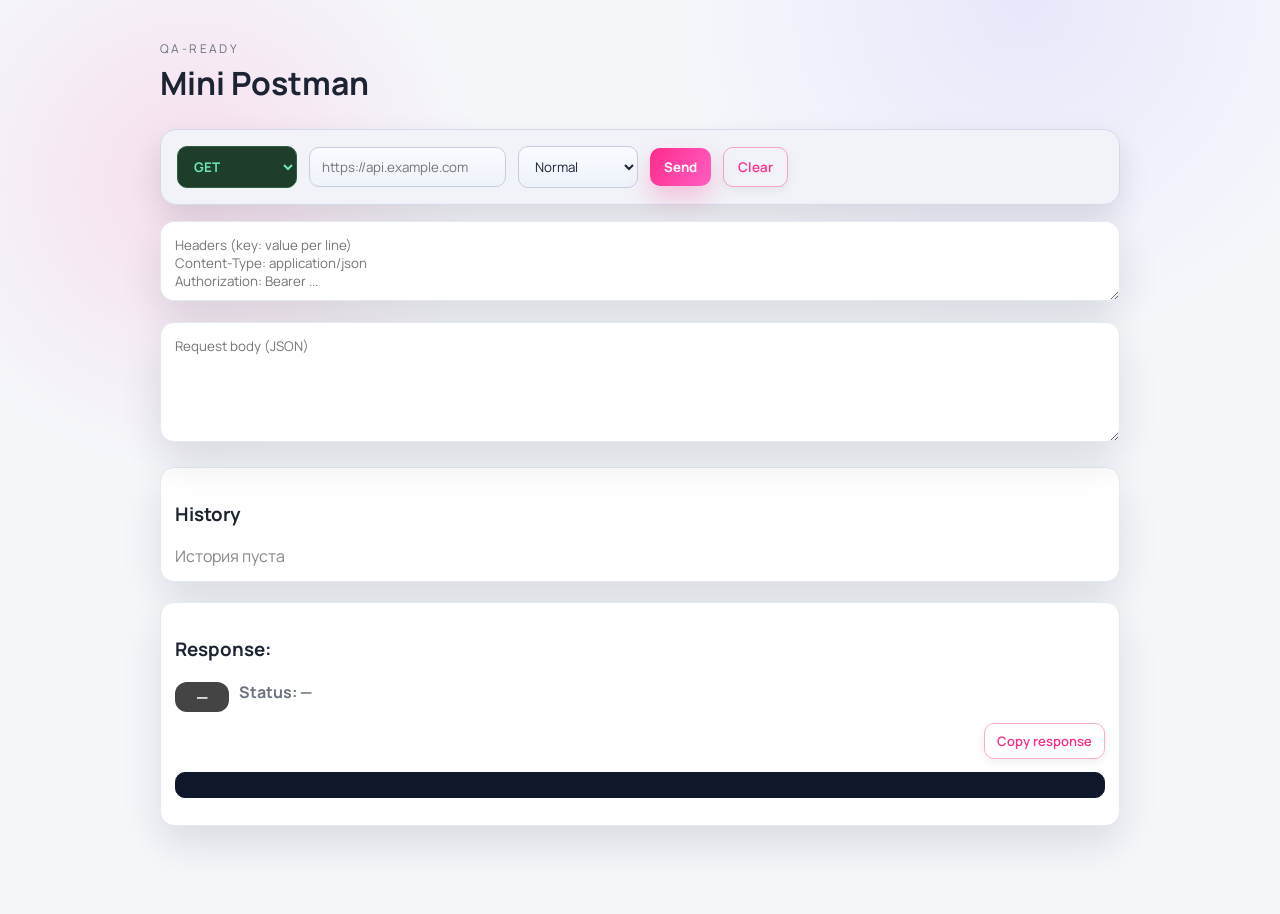
==== index.html @ 7c7f663a "init mini postman" ====
<!DOCTYPE html>
<html lang="en">
<head>
    <meta charset="UTF-8">
    <title>Mini Postman</title>
    <link rel="icon" href="data:image/svg+xml,%3Csvg xmlns='http://www.w3.org/2000/svg' viewBox='0 0 64 64'%3E%3Crect width='64' height='64' rx='14' fill='%231b2234'/%3E%3Cpath d='M18 34l11 11L46 19' stroke='%23ffda79' stroke-width='6' stroke-linecap='round' stroke-linejoin='round' fill='none'/%3E%3C/svg%3E">
    <link rel="stylesheet" href="style.css">
</head>
<body>

<div class="container">
    <header class="topbar">
        <div>
            <p class="eyebrow">QA-ready</p>
            <h1>Mini Postman</h1>
        </div>
    </header>

    <div class="request-box">
        <select id="method">
            <option>GET</option>
            <option>POST</option>
            <option>PUT</option>
            <option>PATCH</option>
            <option>DELETE</option>
            <option>HEAD</option>
            <option>OPTIONS</option>
        </select>

        <input type="text" id="url" placeholder="https://api.example.com">

        <select id="mode">
            <option value="normal">Normal</option>
            <option value="slow3g">Slow 3G</option>
            <option value="offline">Offline</option>
        </select>

        <button class="primary" onclick="sendRequest()">Send</button>
        <button class="ghost" onclick="clearAll()">Clear</button>
    </div>

    <textarea id="headers" class="headers-area" placeholder="Headers (key: value per line)&#10;Content-Type: application/json&#10;Authorization: Bearer ..."></textarea>

    <textarea id="body" class="body-area" placeholder="Request body (JSON)"></textarea>

    <div class="history">
        <h3>History</h3>
        <div id="historyList" class="history-list"></div>
    </div>

    <div class="response">
        <h3>Response:</h3>
        <div class="status-row">
            <span id="statusBadge" class="status-badge">—</span>
            <span id="statusLine" class="status">Status: —</span>
        </div>
        <div id="requestInfo" class="request-info"></div>
        <div id="analysis" class="analysis"></div>
        <div class="actions-row">
            <button id="copyBtn" class="ghost small" onclick="copyResponse()">Copy response</button>
        </div>
        <pre id="responseOutput"></pre>
    </div>
</div>

<script src="script.js"></script>
</body>
</html>
---- style.css ----
@import url('https://fonts.googleapis.com/css2?family=Manrope:wght@500;600;700&display=swap');

:root {
    --bg: #f5f7fb;
    --panel: #ffffff;
    --panel-soft: #f1f3f8;
    --muted: #6b7280;
    --accent: #ff2b8a;
    --accent-2: #ff5ec4;
    --border: #e4e8f0;
    --text: #1c2333;
    --good: #16a34a;
    --warn: #f59e0b;
    --bad: #ef4444;
    --shadow: 0 18px 40px rgba(17, 24, 39, 0.12);
}

* { box-sizing: border-box; }

body {
    font-family: 'Manrope', system-ui, -apple-system, BlinkMacSystemFont, 'Segoe UI', sans-serif;
    background: radial-gradient(circle at 15% 20%, rgba(255,46,138,0.12), transparent 22%),
                radial-gradient(circle at 80% 0%, rgba(123,97,255,0.10), transparent 25%),
                var(--bg);
    color: var(--text);
    margin: 0;
    padding: 0 16px 48px;
}

.container {
    max-width: 960px;
    margin: 40px auto;
}

.topbar {
    display: flex;
    justify-content: space-between;
    align-items: center;
    margin-bottom: 24px;
}

.eyebrow {
    letter-spacing: 0.2em;
    text-transform: uppercase;
    color: var(--muted);
    font-size: 12px;
    margin: 0 0 4px 0;
}

h1 {
    margin: 0;
    font-size: 32px;
}

.request-box {
    display: flex;
    gap: 12px;
    align-items: center;
    background: var(--panel-soft);
    padding: 16px;
    border: 1px solid #d3daea;
    border-radius: 16px;
    box-shadow: 0 14px 30px rgba(17,24,39,0.12);
}

input, select, button, textarea {
    font-family: inherit;
}

input, select {
    padding: 10px 12px;
    border-radius: 10px;
    border: 1px solid #c5cee0;
    background: linear-gradient(180deg, #f9fbff, #eef2fa);
    color: var(--text);
    min-width: 120px;
}

#method {
    font-weight: 700;
    text-transform: uppercase;
}

#method.method-GET { background: #1f3d2b; color: #6ee7b7; border-color: #2f5d42; }
#method.method-POST { background: #33263a; color: #f9a8d4; border-color: #4d3957; }
#method.method-PUT { background: #1f3242; color: #a5e7ff; border-color: #30506a; }
#method.method-PATCH { background: #3b2c1d; color: #f6d7a4; border-color: #5a3f29; }
#method.method-DELETE { background: #3f2323; color: #fca5a5; border-color: #5c2f2f; }
#method.method-HEAD { background: #2c3036; color: #d1d5db; border-color: #3c424b; }
#method.method-OPTIONS { background: #3c2433; color: #fbcfe8; border-color: #5a344c; }

input[type=\"text\"] { flex: 1; }

button {
    padding: 10px 14px;
    border-radius: 10px;
    border: 1px solid var(--border);
    background: linear-gradient(180deg, #ffffff, #f7f9fc);
    color: var(--text);
    cursor: pointer;
    transition: all 0.15s ease;
    box-shadow: 0 4px 10px rgba(17,24,39,0.06);
}

button:hover { transform: translateY(-1px); box-shadow: 0 8px 18px rgba(17,24,39,0.12); }

button.primary {
    background: linear-gradient(120deg, var(--accent), var(--accent-2));
    color: #fff;
    border: none;
    font-weight: 700;
    box-shadow: 0 12px 24px rgba(255,43,138,0.25);
}

button.ghost {
    background: transparent;
    border: 1px solid rgba(255,43,138,0.4);
    color: var(--accent);
    font-weight: 600;
}

button.small {
    padding: 8px 12px;
    font-size: 13px;
}

button.ghost:hover {
    background: rgba(255,43,138,0.08);
    box-shadow: 0 6px 14px rgba(255,43,138,0.18);
}

button:focus-visible {
    outline: 2px solid rgba(255,43,138,0.3);
    outline-offset: 2px;
}

textarea {
    width: 100%;
    min-height: 80px;
    margin-top: 16px;
    background: var(--panel);
    color: var(--text);
    border-radius: 14px;
    border: 1px solid var(--border);
    padding: 14px;
    box-shadow: var(--shadow);
}

.headers-area {
    height: 80px;
}

.body-area {
    height: 120px;
}

.response {
    margin-top: 20px;
    background: var(--panel);
    padding: 14px;
    border-radius: 14px;
    border: 1px solid var(--border);
    box-shadow: var(--shadow);
}

.history {
    margin-top: 20px;
    background: var(--panel);
    padding: 14px;
    border-radius: 14px;
    border: 1px solid var(--border);
    box-shadow: var(--shadow);
}

.history-list {
    display: flex;
    flex-direction: column;
    gap: 8px;
    max-height: 200px;
    overflow-y: auto;
}

.history-item {
    display: flex;
    justify-content: space-between;
    align-items: center;
    gap: 10px;
    padding: 10px 12px;
    background: #f7f9ff;
    border-radius: 10px;
    border: 1px solid #d5ddf0;
    cursor: pointer;
}

.history-item:hover {
    background: #edf2fd;
}

.history-item .meta {
    display: flex;
    gap: 10px;
    font-weight: bold;
}

.history-item .url {
    color: #9cdcfe;
    overflow: hidden;
    text-overflow: ellipsis;
    white-space: nowrap;
}

.tag {
    padding: 2px 6px;
    border-radius: 4px;
    font-size: 12px;
    background: #eef2ff;
    color: #312e81;
}

.tag.get { color: #16a34a; }
.tag.post { color: #d946ef; }

.status {
    margin: 0 0 10px 0;
    font-weight: bold;
    color: var(--muted);
}

.status.ok { color: var(--good); }
.status.warn { color: var(--warn); }
.status.error { color: var(--bad); }

.status-row {
    display: flex;
    align-items: center;
    gap: 10px;
    margin-bottom: 6px;
}

.status-badge {
    display: inline-block;
    min-width: 54px;
    padding: 4px 8px;
    border-radius: 12px;
    text-align: center;
    font-weight: 700;
    background: #444;
    color: #fff;
}

.status-badge.success { background: #16a34a; }
.status-badge.warn { background: #d97706; }
.status-badge.error { background: #b91c1c; }

pre {
    white-space: pre-wrap;
    word-break: break-word;
    background: #0f172a;
    color: #e2e8f0;
    padding: 12px;
    border-radius: 10px;
    border: 1px solid #111827;
    overflow-x: auto;
}

.token.string { color: #a3eea0; }
.token.number { color: #9cdcfe; }
.token.boolean { color: #dcdcaa; }
.token.null { color: #c586c0; }
.token.key { color: #ffcb6b; }

.request-info {
    margin-bottom: 8px;
    font-size: 14px;
    color: #bbb;
}

.analysis {
    margin: 6px 0 10px;
    font-size: 13px;
    color: #ffc76a;
}

.actions-row {
    display: flex;
    justify-content: flex-end;
    gap: 8px;
    margin-bottom: 8px;
}
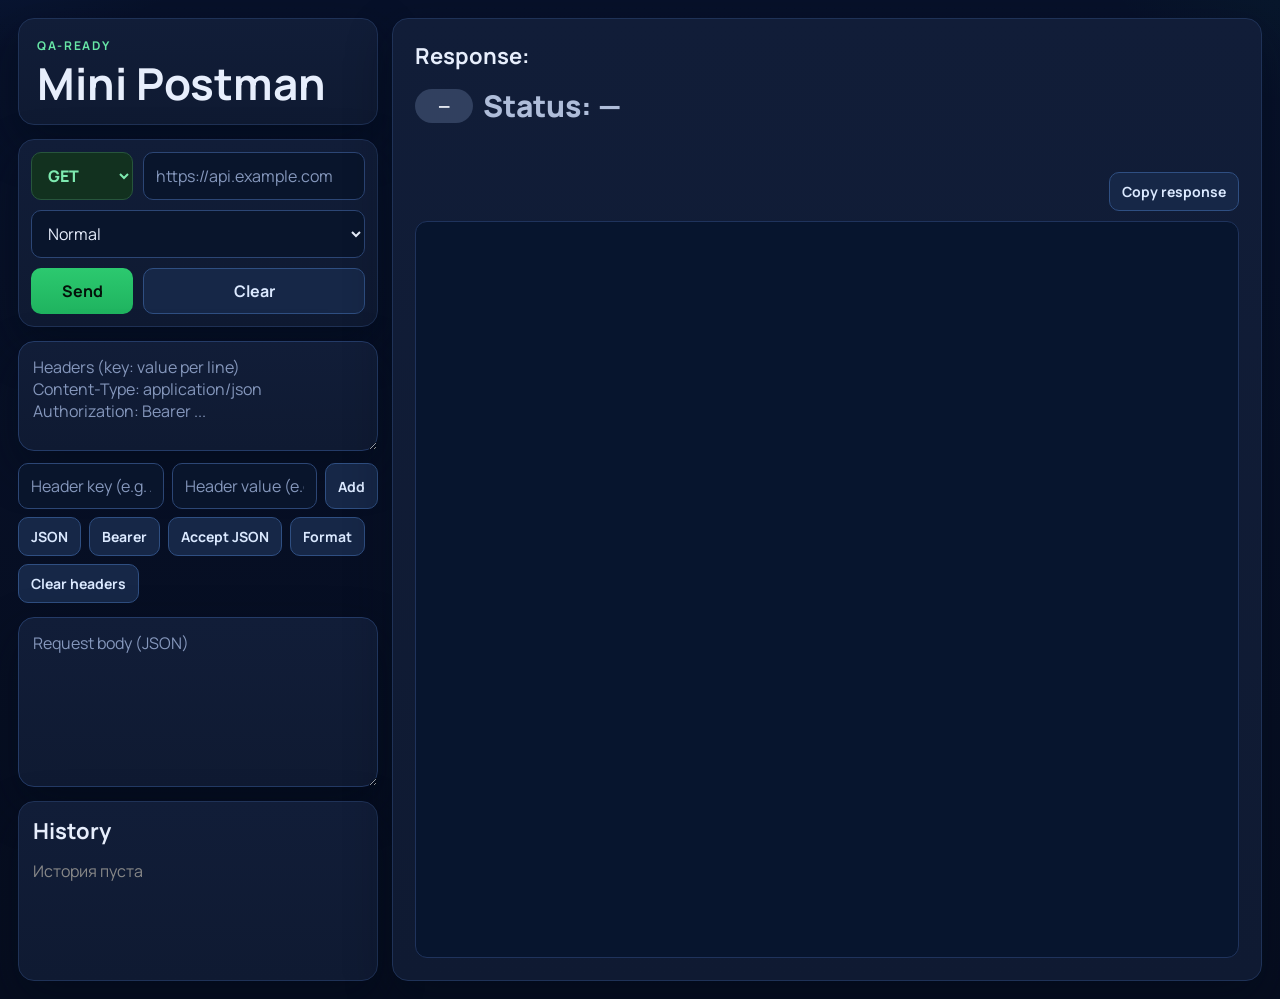
==== commit 2e506dfa: "update: изменения в проекте" ====
--- a/index.html
+++ b/index.html
@@ -40,6 +40,20 @@
     </div>
 
     <textarea id="headers" class="headers-area" placeholder="Headers (key: value per line)&#10;Content-Type: application/json&#10;Authorization: Bearer ..."></textarea>
+    <div class="headers-tools">
+        <div class="headers-row">
+            <input type="text" id="headerKey" placeholder="Header key (e.g. Authorization)">
+            <input type="text" id="headerValue" placeholder="Header value (e.g. Bearer TOKEN)">
+            <button class="ghost small" type="button" onclick="addHeaderFromInputs()">Add</button>
+        </div>
+        <div class="headers-actions">
+            <button class="ghost small" type="button" onclick="applyHeaderPreset('json')">JSON</button>
+            <button class="ghost small" type="button" onclick="applyHeaderPreset('auth')">Bearer</button>
+            <button class="ghost small" type="button" onclick="applyHeaderPreset('accept')">Accept JSON</button>
+            <button class="ghost small" type="button" onclick="formatHeadersEditor()">Format</button>
+            <button class="ghost small" type="button" onclick="clearHeadersEditor()">Clear headers</button>
+        </div>
+    </div>
 
     <textarea id="body" class="body-area" placeholder="Request body (JSON)"></textarea>
 
--- a/style.css
+++ b/style.css
@@ -1,289 +1,443 @@
-@import url('https://fonts.googleapis.com/css2?family=Manrope:wght@500;600;700&display=swap');
+@import url('https://fonts.googleapis.com/css2?family=Manrope:wght@500;600;700;800&display=swap');
 
 :root {
-    --bg: #f5f7fb;
-    --panel: #ffffff;
-    --panel-soft: #f1f3f8;
-    --muted: #6b7280;
-    --accent: #ff2b8a;
-    --accent-2: #ff5ec4;
-    --border: #e4e8f0;
-    --text: #1c2333;
-    --good: #16a34a;
-    --warn: #f59e0b;
-    --bad: #ef4444;
-    --shadow: 0 18px 40px rgba(17, 24, 39, 0.12);
-}
-
-* { box-sizing: border-box; }
-
+    --bg: #070f22;
+    --bg-soft: #0b1730;
+    --panel: #111d38;
+    --panel-2: #0f1a32;
+    --line: #1f3257;
+    --line-soft: #243b67;
+    --text: #e7eefc;
+    --muted: #98a8c8;
+    --accent: #2cc96f;
+    --accent-2: #1fb35f;
+    --warn: #e59f22;
+    --bad: #ef4d4d;
+    --ok: #2fcf74;
+    --glow: 0 18px 45px rgba(3, 10, 24, 0.45);
+}
+
+* {
+    box-sizing: border-box;
+}
+
+html,
 body {
-    font-family: 'Manrope', system-ui, -apple-system, BlinkMacSystemFont, 'Segoe UI', sans-serif;
-    background: radial-gradient(circle at 15% 20%, rgba(255,46,138,0.12), transparent 22%),
-                radial-gradient(circle at 80% 0%, rgba(123,97,255,0.10), transparent 25%),
-                var(--bg);
+    margin: 0;
+    padding: 0;
+    min-height: 100%;
+}
+
+body {
+    font-family: 'Manrope', system-ui, sans-serif;
     color: var(--text);
+    background:
+        radial-gradient(900px 500px at -10% -20%, rgba(61, 130, 255, 0.18), transparent 52%),
+        radial-gradient(800px 420px at 120% -10%, rgba(31, 179, 95, 0.12), transparent 58%),
+        linear-gradient(180deg, #07112a 0%, #060d1f 100%);
+    padding: 18px;
+}
+
+.container {
+    width: min(1500px, 100%);
+    min-height: calc(100vh - 36px);
+    margin: 0 auto;
+    display: grid;
+    grid-template-columns: 360px minmax(0, 1fr);
+    grid-template-areas:
+        "topbar response"
+        "request response"
+        "headers response"
+        "headersTools response"
+        "body response"
+        "history response";
+    grid-template-rows: auto auto auto auto auto 1fr;
+    gap: 14px;
+}
+
+.topbar {
+    grid-area: topbar;
+    background: linear-gradient(180deg, var(--panel), var(--panel-2));
+    border: 1px solid var(--line);
+    border-radius: 16px;
+    padding: 18px;
+    box-shadow: var(--glow);
+}
+
+.eyebrow {
+    margin: 0 0 6px;
+    font-size: 12px;
+    font-weight: 700;
+    letter-spacing: 0.14em;
+    text-transform: uppercase;
+    color: #67e6a6;
+}
+
+h1 {
     margin: 0;
-    padding: 0 16px 48px;
-}
-
-.container {
-    max-width: 960px;
-    margin: 40px auto;
-}
-
-.topbar {
+    font-size: 44px;
+    line-height: 1.05;
+}
+
+h3 {
+    margin: 0 0 14px;
+    font-size: 22px;
+}
+
+.request-box,
+.history,
+.response,
+.headers-area,
+.body-area {
+    background: linear-gradient(180deg, var(--panel), var(--panel-2));
+    border: 1px solid var(--line);
+    border-radius: 16px;
+    box-shadow: var(--glow);
+}
+
+.request-box {
+    grid-area: request;
+    display: grid;
+    grid-template-columns: 102px 1fr;
+    gap: 10px;
+    padding: 12px;
+}
+
+#mode {
+    grid-column: 1 / span 2;
+}
+
+.request-box .primary,
+.request-box .ghost {
+    grid-column: span 1;
+}
+
+#url {
+    min-width: 0;
+}
+
+#headers {
+    grid-area: headers;
+}
+
+#body {
+    grid-area: body;
+}
+
+#headers,
+#body {
+    width: 100%;
+    min-width: 0;
+    resize: vertical;
+}
+
+.headers-area,
+.body-area {
+    width: 100%;
+    color: var(--text);
+    font-family: inherit;
+    padding: 14px;
+    border: 1px solid var(--line-soft);
+    min-height: 110px;
+}
+
+.body-area {
+    min-height: 170px;
+}
+
+.history {
+    grid-area: history;
+    padding: 14px;
+    min-height: 180px;
+}
+
+.headers-tools {
+    grid-area: headersTools;
+    margin-top: -2px;
+    display: flex;
+    flex-direction: column;
+    gap: 8px;
+}
+
+.headers-row {
+    display: grid;
+    grid-template-columns: 1fr 1fr auto;
+    gap: 8px;
+}
+
+.headers-actions {
+    display: flex;
+    flex-wrap: wrap;
+    gap: 8px;
+}
+
+.history-list {
+    display: flex;
+    flex-direction: column;
+    gap: 8px;
+    max-height: 310px;
+    overflow-y: auto;
+    padding-right: 4px;
+}
+
+.history-item {
     display: flex;
     justify-content: space-between;
     align-items: center;
-    margin-bottom: 24px;
-}
-
-.eyebrow {
-    letter-spacing: 0.2em;
-    text-transform: uppercase;
-    color: var(--muted);
-    font-size: 12px;
-    margin: 0 0 4px 0;
-}
-
-h1 {
-    margin: 0;
-    font-size: 32px;
-}
-
-.request-box {
-    display: flex;
-    gap: 12px;
-    align-items: center;
-    background: var(--panel-soft);
-    padding: 16px;
-    border: 1px solid #d3daea;
-    border-radius: 16px;
-    box-shadow: 0 14px 30px rgba(17,24,39,0.12);
-}
-
-input, select, button, textarea {
-    font-family: inherit;
-}
-
-input, select {
-    padding: 10px 12px;
+    gap: 8px;
+    padding: 10px;
+    border: 1px solid #2b446f;
     border-radius: 10px;
-    border: 1px solid #c5cee0;
-    background: linear-gradient(180deg, #f9fbff, #eef2fa);
-    color: var(--text);
-    min-width: 120px;
-}
-
-#method {
-    font-weight: 700;
-    text-transform: uppercase;
-}
-
-#method.method-GET { background: #1f3d2b; color: #6ee7b7; border-color: #2f5d42; }
-#method.method-POST { background: #33263a; color: #f9a8d4; border-color: #4d3957; }
-#method.method-PUT { background: #1f3242; color: #a5e7ff; border-color: #30506a; }
-#method.method-PATCH { background: #3b2c1d; color: #f6d7a4; border-color: #5a3f29; }
-#method.method-DELETE { background: #3f2323; color: #fca5a5; border-color: #5c2f2f; }
-#method.method-HEAD { background: #2c3036; color: #d1d5db; border-color: #3c424b; }
-#method.method-OPTIONS { background: #3c2433; color: #fbcfe8; border-color: #5a344c; }
-
-input[type=\"text\"] { flex: 1; }
-
-button {
-    padding: 10px 14px;
-    border-radius: 10px;
-    border: 1px solid var(--border);
-    background: linear-gradient(180deg, #ffffff, #f7f9fc);
-    color: var(--text);
+    background: #0b1a36;
     cursor: pointer;
-    transition: all 0.15s ease;
-    box-shadow: 0 4px 10px rgba(17,24,39,0.06);
-}
-
-button:hover { transform: translateY(-1px); box-shadow: 0 8px 18px rgba(17,24,39,0.12); }
-
-button.primary {
-    background: linear-gradient(120deg, var(--accent), var(--accent-2));
-    color: #fff;
-    border: none;
-    font-weight: 700;
-    box-shadow: 0 12px 24px rgba(255,43,138,0.25);
-}
-
-button.ghost {
-    background: transparent;
-    border: 1px solid rgba(255,43,138,0.4);
-    color: var(--accent);
-    font-weight: 600;
-}
-
-button.small {
-    padding: 8px 12px;
-    font-size: 13px;
-}
-
-button.ghost:hover {
-    background: rgba(255,43,138,0.08);
-    box-shadow: 0 6px 14px rgba(255,43,138,0.18);
-}
-
-button:focus-visible {
-    outline: 2px solid rgba(255,43,138,0.3);
-    outline-offset: 2px;
-}
-
-textarea {
-    width: 100%;
-    min-height: 80px;
-    margin-top: 16px;
-    background: var(--panel);
-    color: var(--text);
-    border-radius: 14px;
-    border: 1px solid var(--border);
-    padding: 14px;
-    box-shadow: var(--shadow);
-}
-
-.headers-area {
-    height: 80px;
-}
-
-.body-area {
-    height: 120px;
-}
-
-.response {
-    margin-top: 20px;
-    background: var(--panel);
-    padding: 14px;
-    border-radius: 14px;
-    border: 1px solid var(--border);
-    box-shadow: var(--shadow);
-}
-
-.history {
-    margin-top: 20px;
-    background: var(--panel);
-    padding: 14px;
-    border-radius: 14px;
-    border: 1px solid var(--border);
-    box-shadow: var(--shadow);
-}
-
-.history-list {
-    display: flex;
-    flex-direction: column;
-    gap: 8px;
-    max-height: 200px;
-    overflow-y: auto;
-}
-
-.history-item {
-    display: flex;
-    justify-content: space-between;
-    align-items: center;
-    gap: 10px;
-    padding: 10px 12px;
-    background: #f7f9ff;
-    border-radius: 10px;
-    border: 1px solid #d5ddf0;
-    cursor: pointer;
 }
 
 .history-item:hover {
-    background: #edf2fd;
+    background: #11254a;
 }
 
 .history-item .meta {
     display: flex;
-    gap: 10px;
-    font-weight: bold;
+    gap: 8px;
+    min-width: 0;
 }
 
 .history-item .url {
-    color: #9cdcfe;
+    color: #94d9ff;
     overflow: hidden;
     text-overflow: ellipsis;
     white-space: nowrap;
 }
 
-.tag {
-    padding: 2px 6px;
-    border-radius: 4px;
-    font-size: 12px;
-    background: #eef2ff;
-    color: #312e81;
-}
-
-.tag.get { color: #16a34a; }
-.tag.post { color: #d946ef; }
+.response {
+    grid-area: response;
+    padding: 22px;
+    min-height: 100%;
+    display: flex;
+    flex-direction: column;
+}
+
+.status-row {
+    display: flex;
+    align-items: center;
+    gap: 10px;
+    margin-bottom: 8px;
+}
+
+.status-badge {
+    display: inline-flex;
+    align-items: center;
+    justify-content: center;
+    min-width: 58px;
+    padding: 6px 9px;
+    border-radius: 999px;
+    background: #31405f;
+    color: #f6f9ff;
+    font-weight: 800;
+}
+
+.status-badge.success { background: #1f9f54; }
+.status-badge.warn { background: #b87a0f; }
+.status-badge.error { background: #b23434; }
 
 .status {
-    margin: 0 0 10px 0;
-    font-weight: bold;
-    color: var(--muted);
-}
-
-.status.ok { color: var(--good); }
+    font-size: 30px;
+    font-weight: 800;
+    color: #afbdd9;
+}
+
+.status.ok { color: var(--ok); }
 .status.warn { color: var(--warn); }
 .status.error { color: var(--bad); }
 
-.status-row {
-    display: flex;
-    align-items: center;
-    gap: 10px;
-    margin-bottom: 6px;
-}
-
-.status-badge {
-    display: inline-block;
-    min-width: 54px;
-    padding: 4px 8px;
-    border-radius: 12px;
-    text-align: center;
-    font-weight: 700;
-    background: #444;
-    color: #fff;
-}
-
-.status-badge.success { background: #16a34a; }
-.status-badge.warn { background: #d97706; }
-.status-badge.error { background: #b91c1c; }
+.request-info {
+    font-size: 14px;
+    color: var(--muted);
+    margin-bottom: 8px;
+}
+
+.analysis {
+    min-height: 20px;
+    font-size: 14px;
+    color: #ffd48a;
+    margin-bottom: 10px;
+}
+
+.actions-row {
+    display: flex;
+    justify-content: flex-end;
+    margin-bottom: 10px;
+}
 
 pre {
+    margin: 0;
+    flex: 1;
+    min-height: 320px;
     white-space: pre-wrap;
     word-break: break-word;
-    background: #0f172a;
-    color: #e2e8f0;
-    padding: 12px;
+    padding: 14px;
+    border-radius: 12px;
+    border: 1px solid #1f335c;
+    background: #07152e;
+    color: #dfebff;
+    overflow: auto;
+}
+
+input,
+select,
+button,
+textarea {
+    font-family: inherit;
+    font-size: 16px;
+}
+
+input,
+select {
+    width: 100%;
+    min-width: 0;
+    padding: 11px 12px;
     border-radius: 10px;
-    border: 1px solid #111827;
-    overflow-x: auto;
-}
-
-.token.string { color: #a3eea0; }
-.token.number { color: #9cdcfe; }
-.token.boolean { color: #dcdcaa; }
-.token.null { color: #c586c0; }
-.token.key { color: #ffcb6b; }
-
-.request-info {
-    margin-bottom: 8px;
+    border: 1px solid #2c4675;
+    background: #09152c;
+    color: var(--text);
+}
+
+input::placeholder,
+textarea::placeholder {
+    color: #8597bc;
+}
+
+#method {
+    font-weight: 800;
+    text-transform: uppercase;
+}
+
+#method.method-GET { background: #12311f; color: #7eeab0; border-color: #27553c; }
+#method.method-POST { background: #2f1f35; color: #f0abd4; border-color: #51345a; }
+#method.method-PUT { background: #19354a; color: #a7def9; border-color: #2e5a77; }
+#method.method-PATCH { background: #3b2a15; color: #f4cf95; border-color: #624427; }
+#method.method-DELETE { background: #3f1f22; color: #f5a5a5; border-color: #643138; }
+#method.method-HEAD { background: #202b3f; color: #cad6ee; border-color: #344768; }
+#method.method-OPTIONS { background: #3d1d34; color: #f2b8df; border-color: #633154; }
+
+button {
+    padding: 11px 12px;
+    border-radius: 10px;
+    border: 1px solid #315087;
+    cursor: pointer;
+    transition: 0.15s ease;
+    font-weight: 700;
+}
+
+button:hover {
+    transform: translateY(-1px);
+    filter: brightness(1.05);
+}
+
+button.primary {
+    background: linear-gradient(180deg, var(--accent), var(--accent-2));
+    color: #04110a;
+    border: none;
+}
+
+button.ghost {
+    background: #162747;
+    color: #dbe9ff;
+    border-color: #2f4f82;
+}
+
+button.small {
     font-size: 14px;
-    color: #bbb;
-}
-
-.analysis {
-    margin: 6px 0 10px;
-    font-size: 13px;
-    color: #ffc76a;
-}
-
-.actions-row {
-    display: flex;
-    justify-content: flex-end;
-    gap: 8px;
-    margin-bottom: 8px;
-}
+    padding: 9px 12px;
+}
+
+button:focus-visible,
+input:focus-visible,
+select:focus-visible,
+textarea:focus-visible {
+    outline: 2px solid #44c7ff;
+    outline-offset: 2px;
+}
+
+.tag {
+    padding: 2px 8px;
+    border-radius: 999px;
+    font-size: 12px;
+    font-weight: 700;
+    background: #1e3358;
+    color: #d4e5ff;
+}
+
+.tag.get { color: #6de3a1; }
+.tag.post { color: #ffb7dc; }
+
+.token.string { color: #9fe6ad; }
+.token.number { color: #91d8ff; }
+.token.boolean { color: #f7d57f; }
+.token.null { color: #d3a5f9; }
+.token.key { color: #ffb07c; }
+
+@media (max-width: 1100px) {
+    .container {
+        grid-template-columns: 1fr;
+        grid-template-areas:
+            "topbar"
+            "request"
+            "headers"
+            "headersTools"
+            "body"
+            "history"
+            "response";
+        grid-template-rows: auto;
+    }
+
+    .response {
+        min-height: 520px;
+    }
+
+    h1 {
+        font-size: 36px;
+    }
+}
+
+@media (max-width: 640px) {
+    body {
+        padding: 10px;
+    }
+
+    .container {
+        gap: 10px;
+        min-height: auto;
+    }
+
+    .topbar,
+    .request-box,
+    .history,
+    .response,
+    #headers,
+    #body {
+        border-radius: 12px;
+    }
+
+    .request-box {
+        grid-template-columns: 1fr;
+    }
+
+    .headers-row {
+        grid-template-columns: 1fr;
+    }
+
+    #mode,
+    .request-box .primary,
+    .request-box .ghost {
+        grid-column: 1;
+    }
+
+    .status {
+        font-size: 24px;
+    }
+
+    pre {
+        min-height: 230px;
+    }
+}
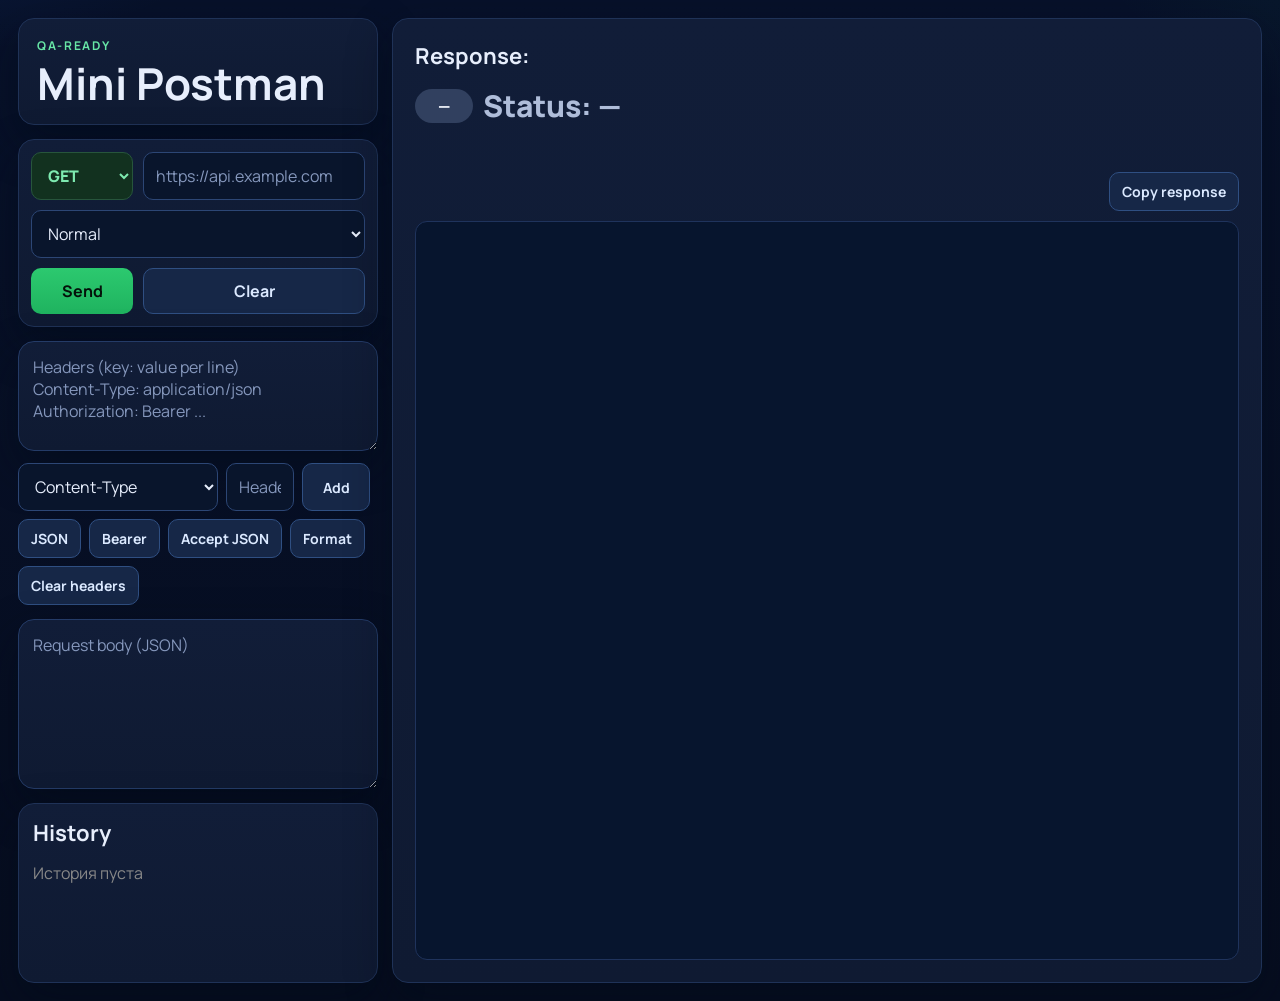
==== commit 7bf1e36d: "update: изменения в проекте" ====
--- a/index.html
+++ b/index.html
@@ -42,7 +42,18 @@
     <textarea id="headers" class="headers-area" placeholder="Headers (key: value per line)&#10;Content-Type: application/json&#10;Authorization: Bearer ..."></textarea>
     <div class="headers-tools">
         <div class="headers-row">
-            <input type="text" id="headerKey" placeholder="Header key (e.g. Authorization)">
+            <select id="headerNameSelect">
+                <option value="Content-Type">Content-Type</option>
+                <option value="Authorization">Authorization</option>
+                <option value="Accept">Accept</option>
+                <option value="User-Agent">User-Agent</option>
+                <option value="X-Request-ID">X-Request-ID</option>
+                <option value="X-Correlation-ID">X-Correlation-ID</option>
+                <option value="Cache-Control">Cache-Control</option>
+                <option value="If-None-Match">If-None-Match</option>
+                <option value="Custom">Custom...</option>
+            </select>
+            <input type="text" id="headerCustomKey" placeholder="Custom header key" style="display:none;">
             <input type="text" id="headerValue" placeholder="Header value (e.g. Bearer TOKEN)">
             <button class="ghost small" type="button" onclick="addHeaderFromInputs()">Add</button>
         </div>
--- a/style.css
+++ b/style.css
@@ -161,7 +161,7 @@
 
 .headers-row {
     display: grid;
-    grid-template-columns: 1fr 1fr auto;
+    grid-template-columns: 200px 1fr 1fr auto;
     gap: 8px;
 }
 
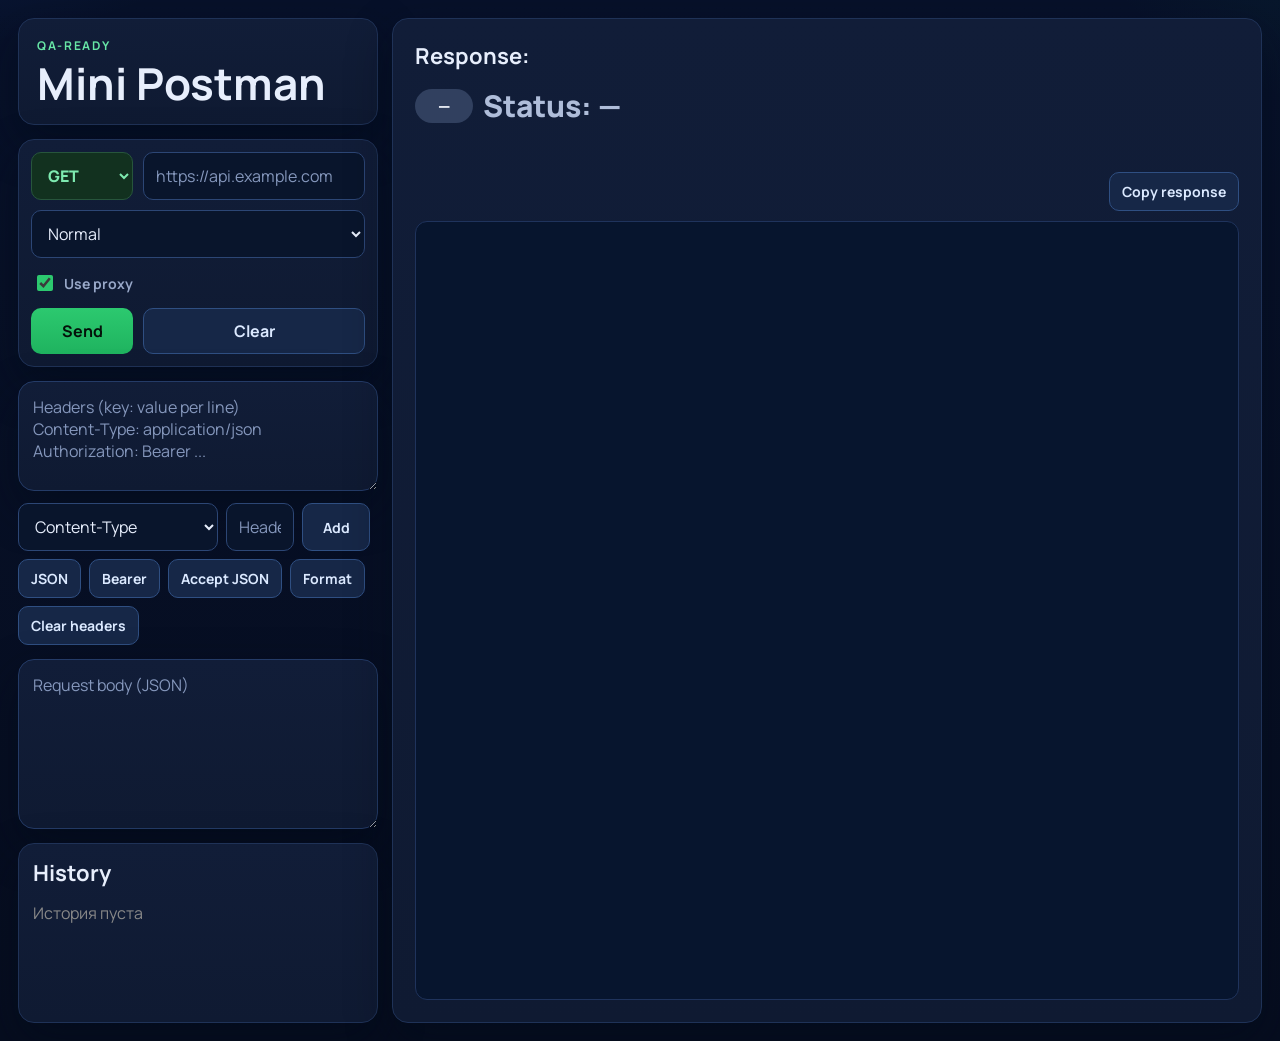
==== commit 5f082e25: "update: изменения в проекте" ====
--- a/index.html
+++ b/index.html
@@ -34,6 +34,11 @@
             <option value="slow3g">Slow 3G</option>
             <option value="offline">Offline</option>
         </select>
+
+        <label class="proxy-toggle">
+            <input type="checkbox" id="useProxy" checked>
+            <span>Use proxy</span>
+        </label>
 
         <button class="primary" onclick="sendRequest()">Send</button>
         <button class="ghost" onclick="clearAll()">Clear</button>
--- a/style.css
+++ b/style.css
@@ -107,6 +107,23 @@
     grid-column: 1 / span 2;
 }
 
+.proxy-toggle {
+    grid-column: 1 / span 2;
+    display: inline-flex;
+    align-items: center;
+    gap: 8px;
+    color: var(--muted);
+    font-size: 14px;
+    font-weight: 700;
+    padding: 4px 2px;
+}
+
+.proxy-toggle input {
+    width: 16px;
+    height: 16px;
+    accent-color: var(--accent);
+}
+
 .request-box .primary,
 .request-box .ghost {
     grid-column: span 1;
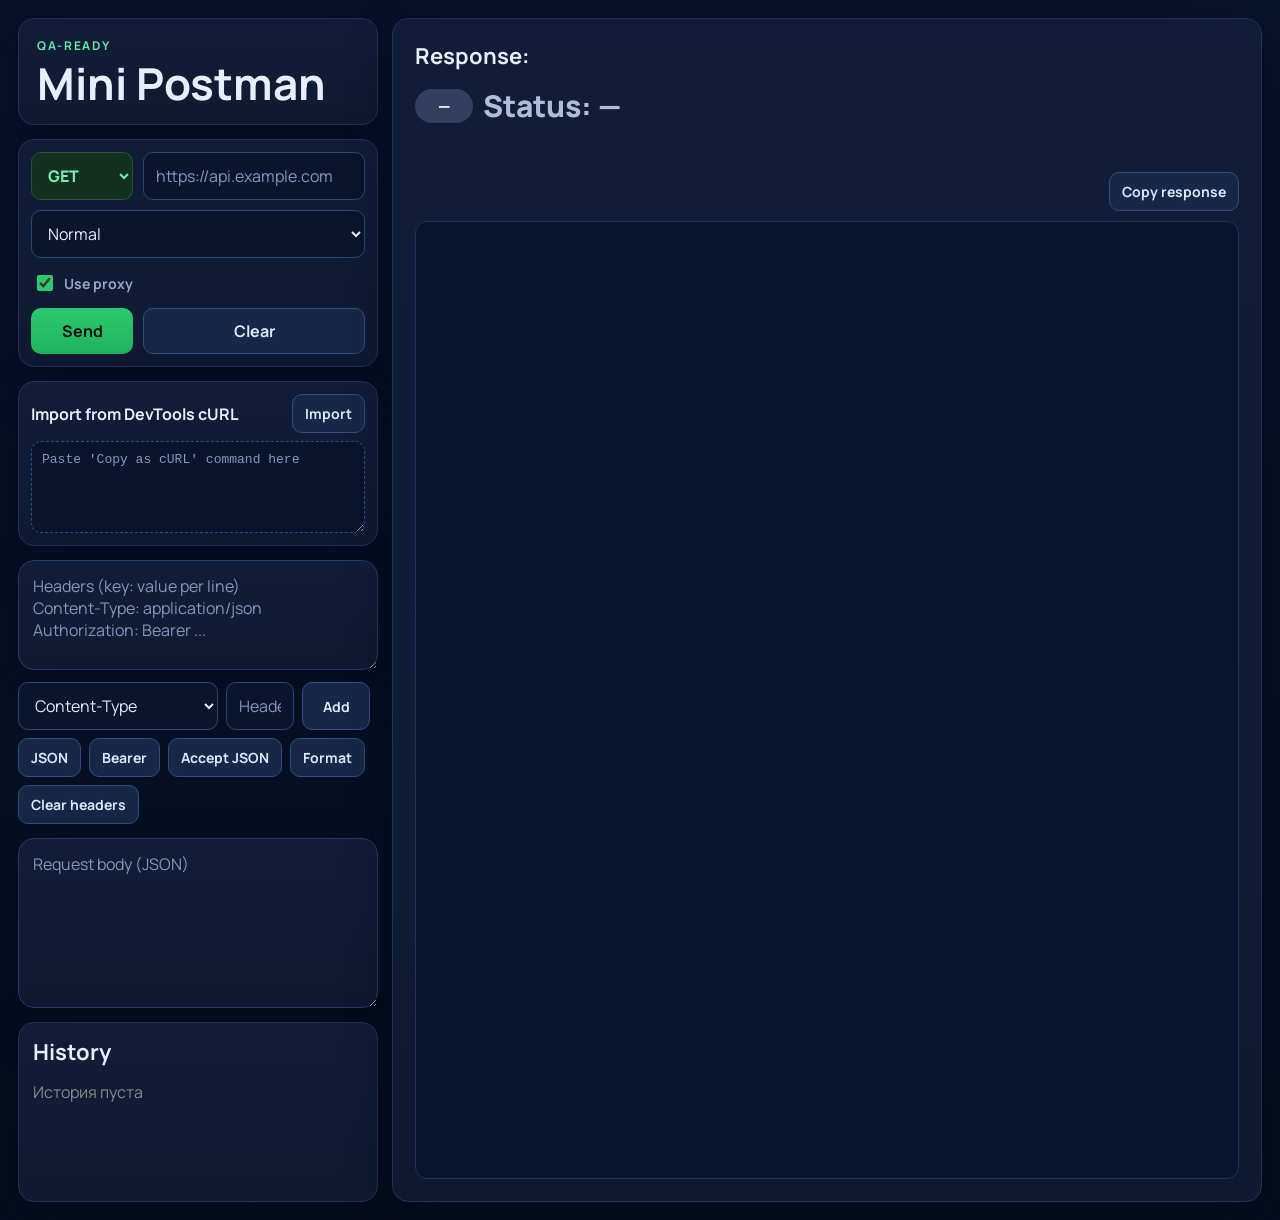
==== commit a1a13274: "Add Vercel proxy API and UI toggle" ====
--- a/index.html
+++ b/index.html
@@ -42,6 +42,14 @@
 
         <button class="primary" onclick="sendRequest()">Send</button>
         <button class="ghost" onclick="clearAll()">Clear</button>
+    </div>
+
+    <div class="curl-import">
+        <div class="curl-import-head">
+            <strong>Import from DevTools cURL</strong>
+            <button class="ghost small" type="button" onclick="importCurlCommand()">Import</button>
+        </div>
+        <textarea id="curlInput" class="curl-area" placeholder="Paste 'Copy as cURL' command here"></textarea>
     </div>
 
     <textarea id="headers" class="headers-area" placeholder="Headers (key: value per line)&#10;Content-Type: application/json&#10;Authorization: Bearer ..."></textarea>
--- a/style.css
+++ b/style.css
@@ -47,11 +47,12 @@
     grid-template-areas:
         "topbar response"
         "request response"
+        "curlImport response"
         "headers response"
         "headersTools response"
         "body response"
         "history response";
-    grid-template-rows: auto auto auto auto auto 1fr;
+    grid-template-rows: auto auto auto auto auto auto 1fr;
     gap: 14px;
 }
 
@@ -85,6 +86,7 @@
 }
 
 .request-box,
+.curl-import,
 .history,
 .response,
 .headers-area,
@@ -93,6 +95,34 @@
     border: 1px solid var(--line);
     border-radius: 16px;
     box-shadow: var(--glow);
+}
+
+.curl-import {
+    grid-area: curlImport;
+    padding: 12px;
+    display: flex;
+    flex-direction: column;
+    gap: 8px;
+}
+
+.curl-import-head {
+    display: flex;
+    justify-content: space-between;
+    align-items: center;
+    gap: 10px;
+}
+
+.curl-area {
+    width: 100%;
+    min-height: 92px;
+    resize: vertical;
+    border: 1px dashed #2f4f82;
+    background: #09152c;
+    color: var(--text);
+    border-radius: 10px;
+    padding: 10px;
+    font-family: ui-monospace, SFMono-Regular, Menlo, Monaco, Consolas, "Liberation Mono", "Courier New", monospace;
+    font-size: 13px;
 }
 
 .request-box {
@@ -400,6 +430,7 @@
         grid-template-areas:
             "topbar"
             "request"
+            "curlImport"
             "headers"
             "headersTools"
             "body"
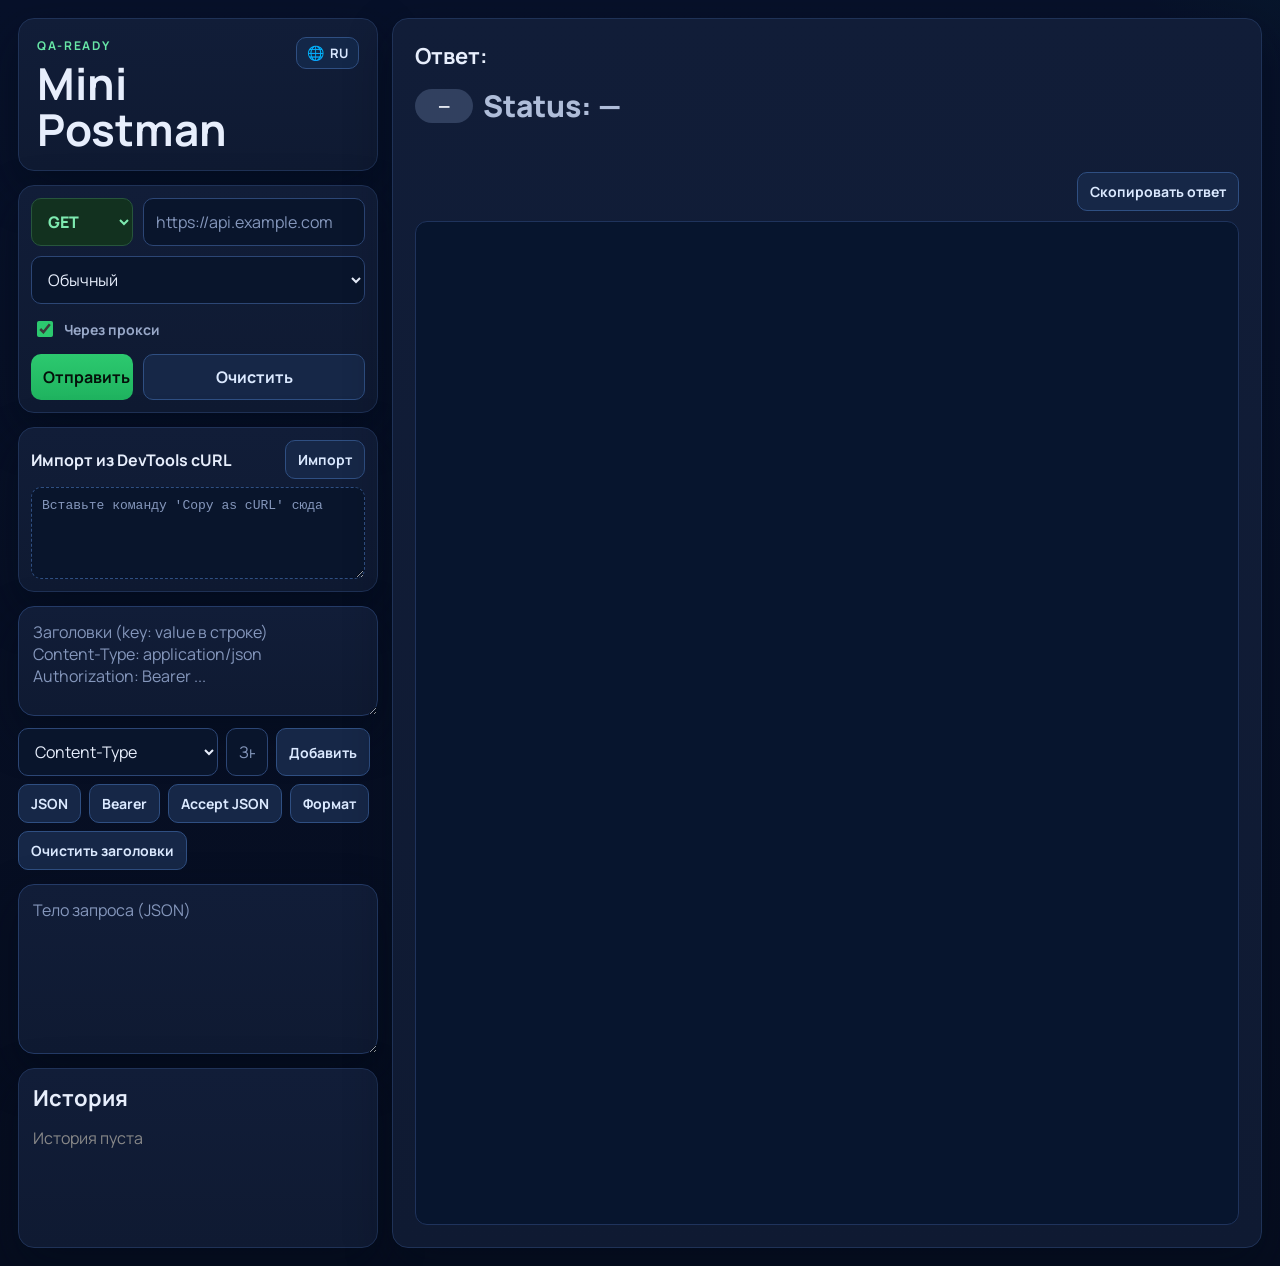
==== commit 7129747f: "Add Vercel proxy API and UI toggle" ====
--- a/index.html
+++ b/index.html
@@ -11,9 +11,13 @@
 <div class="container">
     <header class="topbar">
         <div>
-            <p class="eyebrow">QA-ready</p>
+            <p class="eyebrow" data-i18n="kicker">QA-ready</p>
             <h1>Mini Postman</h1>
         </div>
+        <button id="localeToggle" class="locale-toggle" type="button" aria-label="Change language">
+            <span class="locale-icon">🌐</span>
+            <span id="localeLabel">EN</span>
+        </button>
     </header>
 
     <div class="request-box">
@@ -30,29 +34,29 @@
         <input type="text" id="url" placeholder="https://api.example.com">
 
         <select id="mode">
-            <option value="normal">Normal</option>
-            <option value="slow3g">Slow 3G</option>
-            <option value="offline">Offline</option>
+            <option value="normal" data-i18n="mode_normal">Normal</option>
+            <option value="slow3g" data-i18n="mode_slow3g">Slow 3G</option>
+            <option value="offline" data-i18n="mode_offline">Offline</option>
         </select>
 
         <label class="proxy-toggle">
             <input type="checkbox" id="useProxy" checked>
-            <span>Use proxy</span>
+            <span data-i18n="use_proxy">Use proxy</span>
         </label>
 
-        <button class="primary" onclick="sendRequest()">Send</button>
-        <button class="ghost" onclick="clearAll()">Clear</button>
+        <button class="primary" onclick="sendRequest()" data-i18n="send">Send</button>
+        <button class="ghost" onclick="clearAll()" data-i18n="clear">Clear</button>
     </div>
 
     <div class="curl-import">
         <div class="curl-import-head">
-            <strong>Import from DevTools cURL</strong>
-            <button class="ghost small" type="button" onclick="importCurlCommand()">Import</button>
+            <strong data-i18n="curl_import_title">Import from DevTools cURL</strong>
+            <button class="ghost small" type="button" onclick="importCurlCommand()" data-i18n="import">Import</button>
         </div>
-        <textarea id="curlInput" class="curl-area" placeholder="Paste 'Copy as cURL' command here"></textarea>
+        <textarea id="curlInput" class="curl-area" data-i18n-placeholder="curl_placeholder" placeholder="Paste 'Copy as cURL' command here"></textarea>
     </div>
 
-    <textarea id="headers" class="headers-area" placeholder="Headers (key: value per line)&#10;Content-Type: application/json&#10;Authorization: Bearer ..."></textarea>
+    <textarea id="headers" class="headers-area" data-i18n-placeholder="headers_placeholder" placeholder="Headers (key: value per line)&#10;Content-Type: application/json&#10;Authorization: Bearer ..."></textarea>
     <div class="headers-tools">
         <div class="headers-row">
             <select id="headerNameSelect">
@@ -64,30 +68,30 @@
                 <option value="X-Correlation-ID">X-Correlation-ID</option>
                 <option value="Cache-Control">Cache-Control</option>
                 <option value="If-None-Match">If-None-Match</option>
-                <option value="Custom">Custom...</option>
+                <option value="Custom" data-i18n="custom_header">Custom...</option>
             </select>
-            <input type="text" id="headerCustomKey" placeholder="Custom header key" style="display:none;">
-            <input type="text" id="headerValue" placeholder="Header value (e.g. Bearer TOKEN)">
-            <button class="ghost small" type="button" onclick="addHeaderFromInputs()">Add</button>
+            <input type="text" id="headerCustomKey" data-i18n-placeholder="custom_header_key" placeholder="Custom header key" style="display:none;">
+            <input type="text" id="headerValue" data-i18n-placeholder="header_value_placeholder" placeholder="Header value (e.g. Bearer TOKEN)">
+            <button class="ghost small" type="button" onclick="addHeaderFromInputs()" data-i18n="add">Add</button>
         </div>
         <div class="headers-actions">
             <button class="ghost small" type="button" onclick="applyHeaderPreset('json')">JSON</button>
             <button class="ghost small" type="button" onclick="applyHeaderPreset('auth')">Bearer</button>
-            <button class="ghost small" type="button" onclick="applyHeaderPreset('accept')">Accept JSON</button>
-            <button class="ghost small" type="button" onclick="formatHeadersEditor()">Format</button>
-            <button class="ghost small" type="button" onclick="clearHeadersEditor()">Clear headers</button>
+            <button class="ghost small" type="button" onclick="applyHeaderPreset('accept')" data-i18n="accept_json">Accept JSON</button>
+            <button class="ghost small" type="button" onclick="formatHeadersEditor()" data-i18n="format">Format</button>
+            <button class="ghost small" type="button" onclick="clearHeadersEditor()" data-i18n="clear_headers">Clear headers</button>
         </div>
     </div>
 
-    <textarea id="body" class="body-area" placeholder="Request body (JSON)"></textarea>
+    <textarea id="body" class="body-area" data-i18n-placeholder="body_placeholder" placeholder="Request body (JSON)"></textarea>
 
     <div class="history">
-        <h3>History</h3>
+        <h3 data-i18n="history">History</h3>
         <div id="historyList" class="history-list"></div>
     </div>
 
     <div class="response">
-        <h3>Response:</h3>
+        <h3 data-i18n="response">Response:</h3>
         <div class="status-row">
             <span id="statusBadge" class="status-badge">—</span>
             <span id="statusLine" class="status">Status: —</span>
@@ -95,7 +99,7 @@
         <div id="requestInfo" class="request-info"></div>
         <div id="analysis" class="analysis"></div>
         <div class="actions-row">
-            <button id="copyBtn" class="ghost small" onclick="copyResponse()">Copy response</button>
+            <button id="copyBtn" class="ghost small" onclick="copyResponse()" data-i18n="copy_response">Copy response</button>
         </div>
         <pre id="responseOutput"></pre>
     </div>
--- a/style.css
+++ b/style.css
@@ -63,6 +63,10 @@
     border-radius: 16px;
     padding: 18px;
     box-shadow: var(--glow);
+    display: flex;
+    align-items: flex-start;
+    justify-content: space-between;
+    gap: 12px;
 }
 
 .eyebrow {
@@ -72,6 +76,24 @@
     letter-spacing: 0.14em;
     text-transform: uppercase;
     color: #67e6a6;
+}
+
+.locale-toggle {
+    display: inline-flex;
+    align-items: center;
+    gap: 6px;
+    border: 1px solid #2f4f82;
+    background: #132748;
+    color: #dbe9ff;
+    border-radius: 10px;
+    padding: 8px 10px;
+    font-weight: 700;
+    font-size: 13px;
+    line-height: 1;
+}
+
+.locale-icon {
+    font-size: 14px;
 }
 
 h1 {
